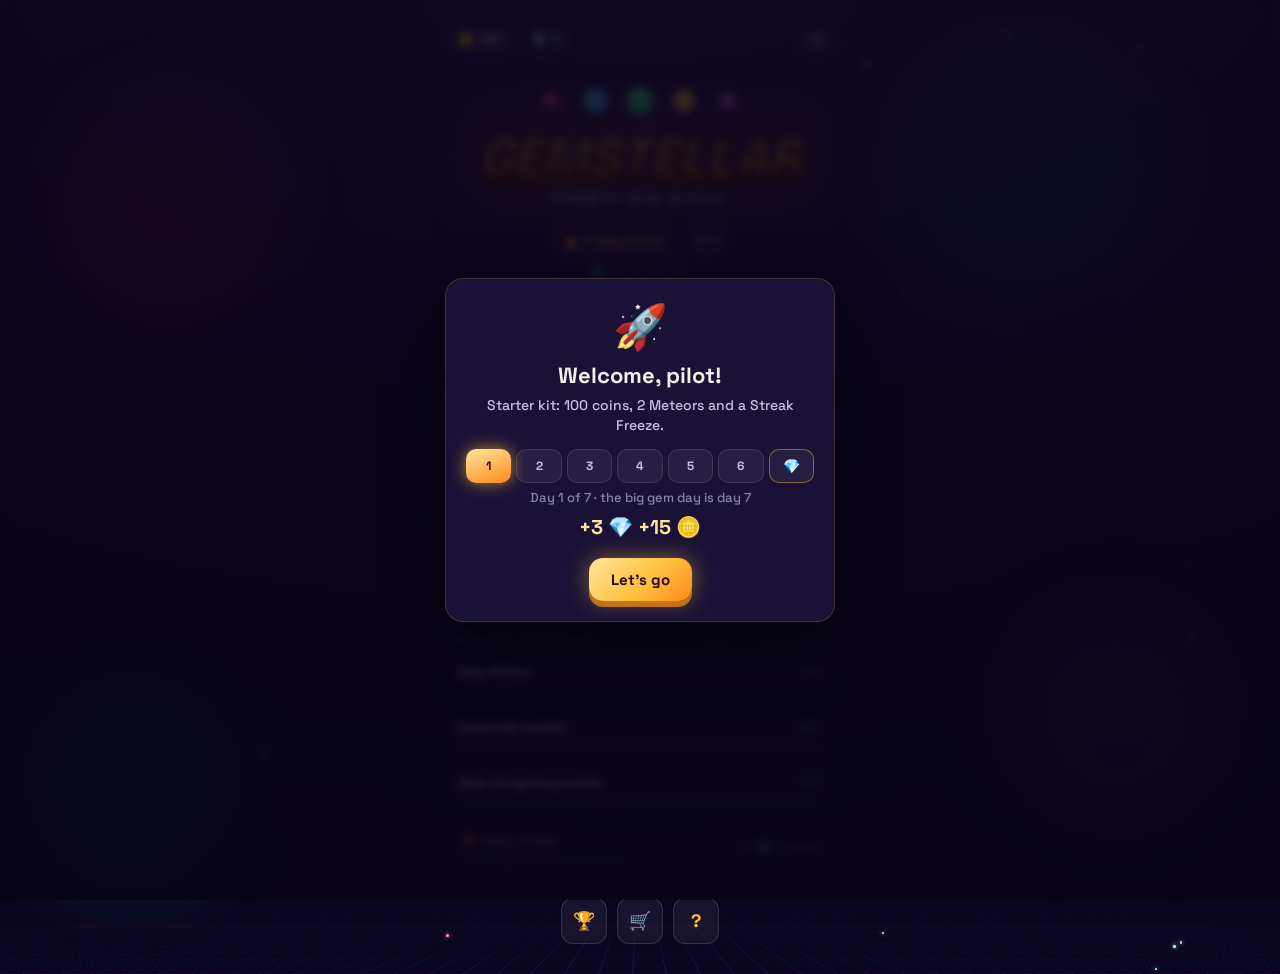
==== play-e9e17b4be4/index.html @ fa929fa5 "Restore test build (level 100, intensity, UFO)" ====
<!doctype html>
<html lang="en">
  <head><meta name="robots" content="noindex,nofollow">
    <meta charset="utf-8" />
    <meta name="viewport" content="width=device-width, initial-scale=1, maximum-scale=1, user-scalable=no, viewport-fit=cover" />
    <meta name="theme-color" content="#150A33" />
    <meta name="color-scheme" content="dark" />
    <title>Gemstellar</title>
    <style>html,body{overscroll-behavior:none;background:#150a33;margin:0;padding:0}body{-webkit-user-select:none;user-select:none;-webkit-touch-callout:none;touch-action:manipulation}#root{min-height:100vh;min-height:100dvh}</style>
    <script type="module" crossorigin src="./assets/index-8k_y5cyk.js"></script>
    <link rel="stylesheet" crossorigin href="./assets/index-CJn8HR__.css">
  </head>
  <body>
    <div id="root"></div>
  </body>
</html>
---- play-e9e17b4be4/assets/index-CJn8HR__.css ----
@font-face{font-family:Space Grotesk;font-style:normal;font-display:swap;font-weight:500;src:url(./space-grotesk-vietnamese-500-normal-BmEvtly_.woff2)format("woff2"),url(./space-grotesk-vietnamese-500-normal-BTqKIpxg.woff)format("woff");unicode-range:U+102-103,U+110-111,U+128-129,U+168-169,U+1A0-1A1,U+1AF-1B0,U+300-301,U+303-304,U+308-309,U+323,U+329,U+1EA0-1EF9,U+20AB}@font-face{font-family:Space Grotesk;font-style:normal;font-display:swap;font-weight:500;src:url(./space-grotesk-latin-ext-500-normal-DUe3BAxM.woff2)format("woff2"),url(./space-grotesk-latin-ext-500-normal-3dgZTiw9.woff)format("woff");unicode-range:U+100-2BA,U+2BD-2C5,U+2C7-2CC,U+2CE-2D7,U+2DD-2FF,U+304,U+308,U+329,U+1D00-1DBF,U+1E00-1E9F,U+1EF2-1EFF,U+2020,U+20A0-20AB,U+20AD-20C0,U+2113,U+2C60-2C7F,U+A720-A7FF}@font-face{font-family:Space Grotesk;font-style:normal;font-display:swap;font-weight:500;src:url(./space-grotesk-latin-500-normal-lFbtlQH6.woff2)format("woff2"),url(./space-grotesk-latin-500-normal-CNSSEhBt.woff)format("woff");unicode-range:U+??,U+131,U+152-153,U+2BB-2BC,U+2C6,U+2DA,U+2DC,U+304,U+308,U+329,U+2000-206F,U+20AC,U+2122,U+2191,U+2193,U+2212,U+2215,U+FEFF,U+FFFD}@font-face{font-family:Space Grotesk;font-style:normal;font-display:swap;font-weight:700;src:url(./space-grotesk-vietnamese-700-normal-DMty7AZE.woff2)format("woff2"),url(./space-grotesk-vietnamese-700-normal-Duxec5Rn.woff)format("woff");unicode-range:U+102-103,U+110-111,U+128-129,U+168-169,U+1A0-1A1,U+1AF-1B0,U+300-301,U+303-304,U+308-309,U+323,U+329,U+1EA0-1EF9,U+20AB}@font-face{font-family:Space Grotesk;font-style:normal;font-display:swap;font-weight:700;src:url(./space-grotesk-latin-ext-700-normal-BQnZhY3m.woff2)format("woff2"),url(./space-grotesk-latin-ext-700-normal-HVCqSBdx.woff)format("woff");unicode-range:U+100-2BA,U+2BD-2C5,U+2C7-2CC,U+2CE-2D7,U+2DD-2FF,U+304,U+308,U+329,U+1D00-1DBF,U+1E00-1E9F,U+1EF2-1EFF,U+2020,U+20A0-20AB,U+20AD-20C0,U+2113,U+2C60-2C7F,U+A720-A7FF}@font-face{font-family:Space Grotesk;font-style:normal;font-display:swap;font-weight:700;src:url(./space-grotesk-latin-700-normal-RjhwGPKo.woff2)format("woff2"),url(./space-grotesk-latin-700-normal-CwsQ-cCU.woff)format("woff");unicode-range:U+??,U+131,U+152-153,U+2BB-2BC,U+2C6,U+2DA,U+2DC,U+304,U+308,U+329,U+2000-206F,U+20AC,U+2122,U+2191,U+2193,U+2212,U+2215,U+FEFF,U+FFFD}@font-face{font-family:JetBrains Mono;font-style:normal;font-display:swap;font-weight:500;src:url([data-uri])format("woff2"),url([data-uri])format("woff");unicode-range:U+460-52F,U+1C80-1C8A,U+20B4,U+2DE0-2DFF,U+A640-A69F,U+FE2E-FE2F}@font-face{font-family:JetBrains Mono;font-style:normal;font-display:swap;font-weight:500;src:url(./jetbrains-mono-cyrillic-500-normal-DmUKJPL_.woff2)format("woff2"),url(./jetbrains-mono-cyrillic-500-normal-DJqRU3vO.woff)format("woff");unicode-range:U+301,U+400-45F,U+490-491,U+4B0-4B1,U+2116}@font-face{font-family:JetBrains Mono;font-style:normal;font-display:swap;font-weight:500;src:url(./jetbrains-mono-greek-500-normal-JpySY46c.woff2)format("woff2"),url(./jetbrains-mono-greek-500-normal-D7SFKleX.woff)format("woff");unicode-range:U+370-377,U+37A-37F,U+384-38A,U+38C,U+38E-3A1,U+3A3-3FF}@font-face{font-family:JetBrains Mono;font-style:normal;font-display:swap;font-weight:500;src:url([data-uri])format("woff2"),url(./jetbrains-mono-vietnamese-500-normal-DNRqzVM1.woff)format("woff");unicode-range:U+102-103,U+110-111,U+128-129,U+168-169,U+1A0-1A1,U+1AF-1B0,U+300-301,U+303-304,U+308-309,U+323,U+329,U+1EA0-1EF9,U+20AB}@font-face{font-family:JetBrains Mono;font-style:normal;font-display:swap;font-weight:500;src:url(./jetbrains-mono-latin-ext-500-normal-Cut-4mMH.woff2)format("woff2"),url(./jetbrains-mono-latin-ext-500-normal-ckzbgY84.woff)format("woff");unicode-range:U+100-2BA,U+2BD-2C5,U+2C7-2CC,U+2CE-2D7,U+2DD-2FF,U+304,U+308,U+329,U+1D00-1DBF,U+1E00-1E9F,U+1EF2-1EFF,U+2020,U+20A0-20AB,U+20AD-20C0,U+2113,U+2C60-2C7F,U+A720-A7FF}@font-face{font-family:JetBrains Mono;font-style:normal;font-display:swap;font-weight:500;src:url(./jetbrains-mono-latin-500-normal-BWZEU5yA.woff2)format("woff2"),url(./jetbrains-mono-latin-500-normal-CJOVTJB7.woff)format("woff");unicode-range:U+??,U+131,U+152-153,U+2BB-2BC,U+2C6,U+2DA,U+2DC,U+304,U+308,U+329,U+2000-206F,U+20AC,U+2122,U+2191,U+2193,U+2212,U+2215,U+FEFF,U+FFFD}@font-face{font-family:JetBrains Mono;font-style:normal;font-display:swap;font-weight:700;src:url([data-uri])format("woff2"),url([data-uri])format("woff");unicode-range:U+460-52F,U+1C80-1C8A,U+20B4,U+2DE0-2DFF,U+A640-A69F,U+FE2E-FE2F}@font-face{font-family:JetBrains Mono;font-style:normal;font-display:swap;font-weight:700;src:url(./jetbrains-mono-cyrillic-700-normal-BWTpRfYl.woff2)format("woff2"),url(./jetbrains-mono-cyrillic-700-normal-CEoEElIJ.woff)format("woff");unicode-range:U+301,U+400-45F,U+490-491,U+4B0-4B1,U+2116}@font-face{font-family:JetBrains Mono;font-style:normal;font-display:swap;font-weight:700;src:url(./jetbrains-mono-greek-700-normal-C6CZE3T8.woff2)format("woff2"),url(./jetbrains-mono-greek-700-normal-DEigVDxa.woff)format("woff");unicode-range:U+370-377,U+37A-37F,U+384-38A,U+38C,U+38E-3A1,U+3A3-3FF}@font-face{font-family:JetBrains Mono;font-style:normal;font-display:swap;font-weight:700;src:url([data-uri])format("woff2"),url(./jetbrains-mono-vietnamese-700-normal-BDLVIk2r.woff)format("woff");unicode-range:U+102-103,U+110-111,U+128-129,U+168-169,U+1A0-1A1,U+1AF-1B0,U+300-301,U+303-304,U+308-309,U+323,U+329,U+1EA0-1EF9,U+20AB}@font-face{font-family:JetBrains Mono;font-style:normal;font-display:swap;font-weight:700;src:url(./jetbrains-mono-latin-ext-700-normal-CZipNAKV.woff2)format("woff2"),url(./jetbrains-mono-latin-ext-700-normal-CxPITLHs.woff)format("woff");unicode-range:U+100-2BA,U+2BD-2C5,U+2C7-2CC,U+2CE-2D7,U+2DD-2FF,U+304,U+308,U+329,U+1D00-1DBF,U+1E00-1E9F,U+1EF2-1EFF,U+2020,U+20A0-20AB,U+20AD-20C0,U+2113,U+2C60-2C7F,U+A720-A7FF}@font-face{font-family:JetBrains Mono;font-style:normal;font-display:swap;font-weight:700;src:url(./jetbrains-mono-latin-700-normal-BYuf6tUa.woff2)format("woff2"),url(./jetbrains-mono-latin-700-normal-D3wTyLJW.woff)format("woff");unicode-range:U+??,U+131,U+152-153,U+2BB-2BC,U+2C6,U+2DA,U+2DC,U+304,U+308,U+329,U+2000-206F,U+20AC,U+2122,U+2191,U+2193,U+2212,U+2215,U+FEFF,U+FFFD}
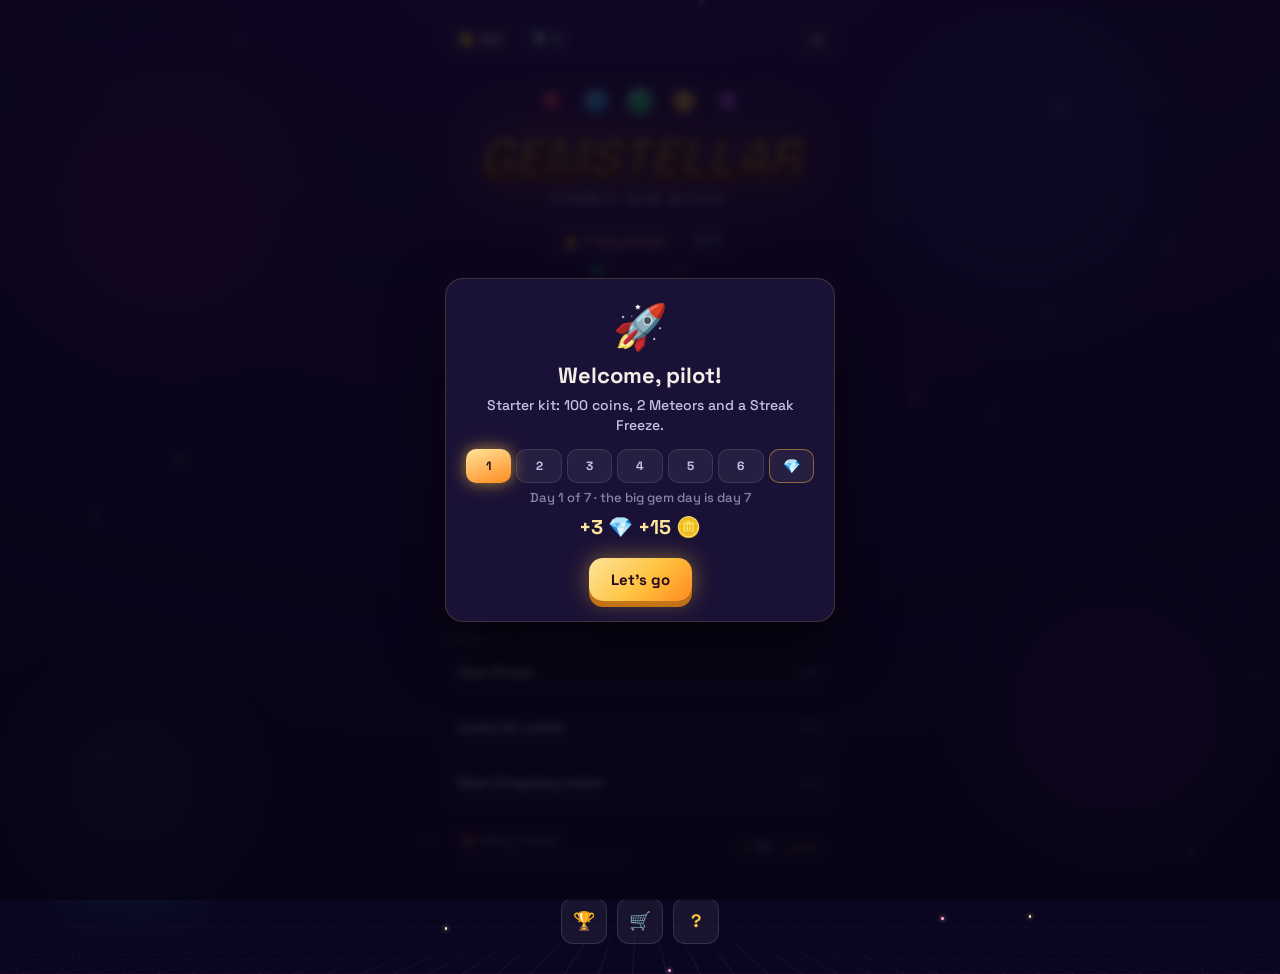
==== commit 58384701: "Update test build (ramp tweak)" ====
--- a/play-e9e17b4be4/index.html
+++ b/play-e9e17b4be4/index.html
@@ -7,7 +7,7 @@
     <meta name="color-scheme" content="dark" />
     <title>Gemstellar</title>
     <style>html,body{overscroll-behavior:none;background:#150a33;margin:0;padding:0}body{-webkit-user-select:none;user-select:none;-webkit-touch-callout:none;touch-action:manipulation}#root{min-height:100vh;min-height:100dvh}</style>
-    <script type="module" crossorigin src="./assets/index-8k_y5cyk.js"></script>
+    <script type="module" crossorigin src="./assets/index-DBJWSOFC.js"></script>
     <link rel="stylesheet" crossorigin href="./assets/index-CJn8HR__.css">
   </head>
   <body>
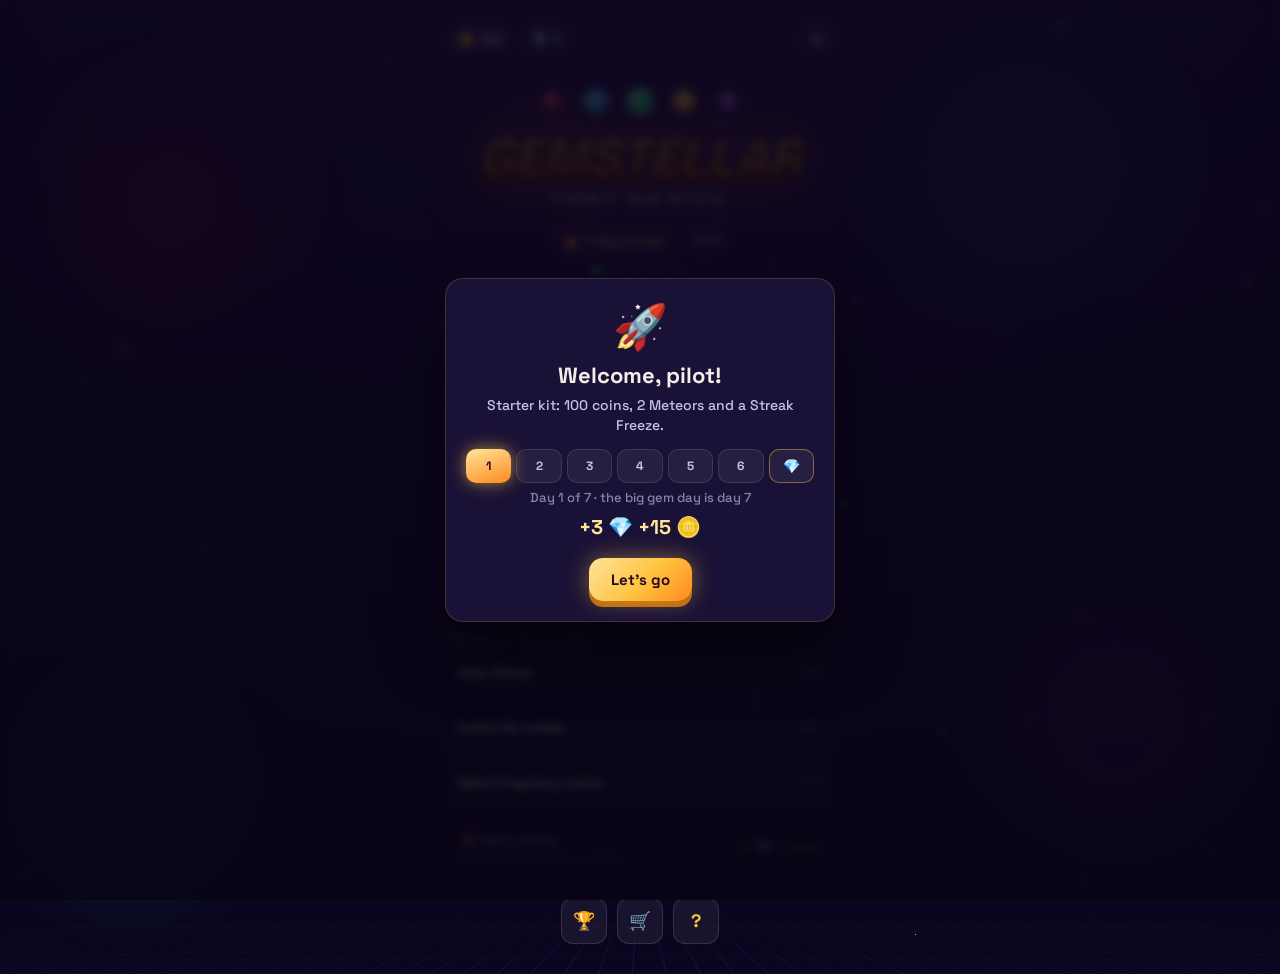
==== commit de52f399: "Update test build" ====
--- a/play-e9e17b4be4/index.html
+++ b/play-e9e17b4be4/index.html
@@ -1,13 +1,14 @@
 <!doctype html>
 <html lang="en">
-  <head><meta name="robots" content="noindex,nofollow">
+  <head>
+    <meta name="robots" content="noindex, nofollow">
     <meta charset="utf-8" />
     <meta name="viewport" content="width=device-width, initial-scale=1, maximum-scale=1, user-scalable=no, viewport-fit=cover" />
     <meta name="theme-color" content="#150A33" />
     <meta name="color-scheme" content="dark" />
     <title>Gemstellar</title>
     <style>html,body{overscroll-behavior:none;background:#150a33;margin:0;padding:0}body{-webkit-user-select:none;user-select:none;-webkit-touch-callout:none;touch-action:manipulation}#root{min-height:100vh;min-height:100dvh}</style>
-    <script type="module" crossorigin src="./assets/index-DBJWSOFC.js"></script>
+    <script type="module" crossorigin src="./assets/index-EJ8KFKqC.js"></script>
     <link rel="stylesheet" crossorigin href="./assets/index-CJn8HR__.css">
   </head>
   <body>
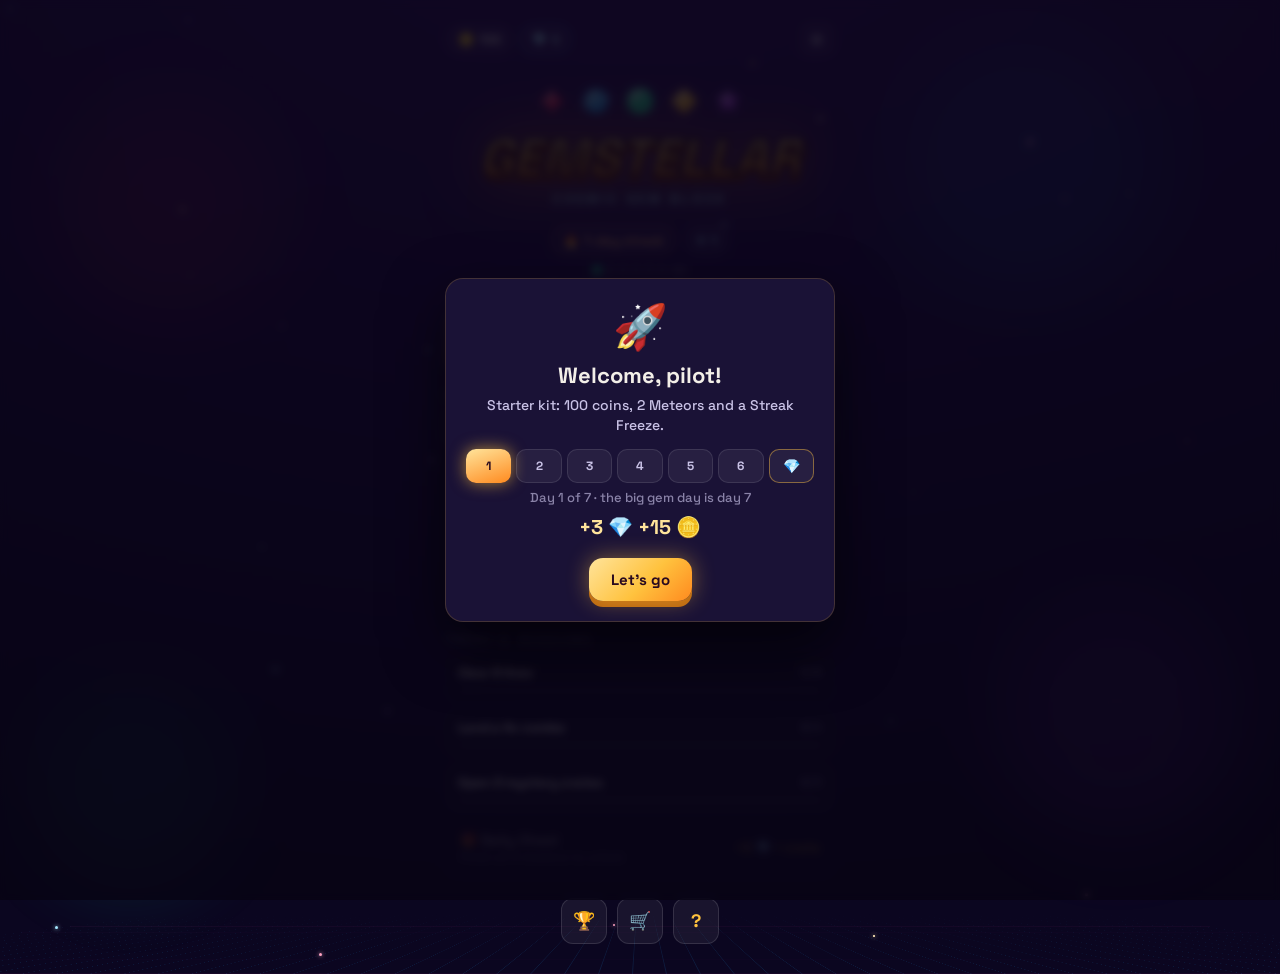
==== commit f785e335: "Update test build" ====
--- a/play-e9e17b4be4/index.html
+++ b/play-e9e17b4be4/index.html
@@ -8,7 +8,7 @@
     <meta name="color-scheme" content="dark" />
     <title>Gemstellar</title>
     <style>html,body{overscroll-behavior:none;background:#150a33;margin:0;padding:0}body{-webkit-user-select:none;user-select:none;-webkit-touch-callout:none;touch-action:manipulation}#root{min-height:100vh;min-height:100dvh}</style>
-    <script type="module" crossorigin src="./assets/index-EJ8KFKqC.js"></script>
+    <script type="module" crossorigin src="./assets/index-CQfeUrj6.js"></script>
     <link rel="stylesheet" crossorigin href="./assets/index-CJn8HR__.css">
   </head>
   <body>
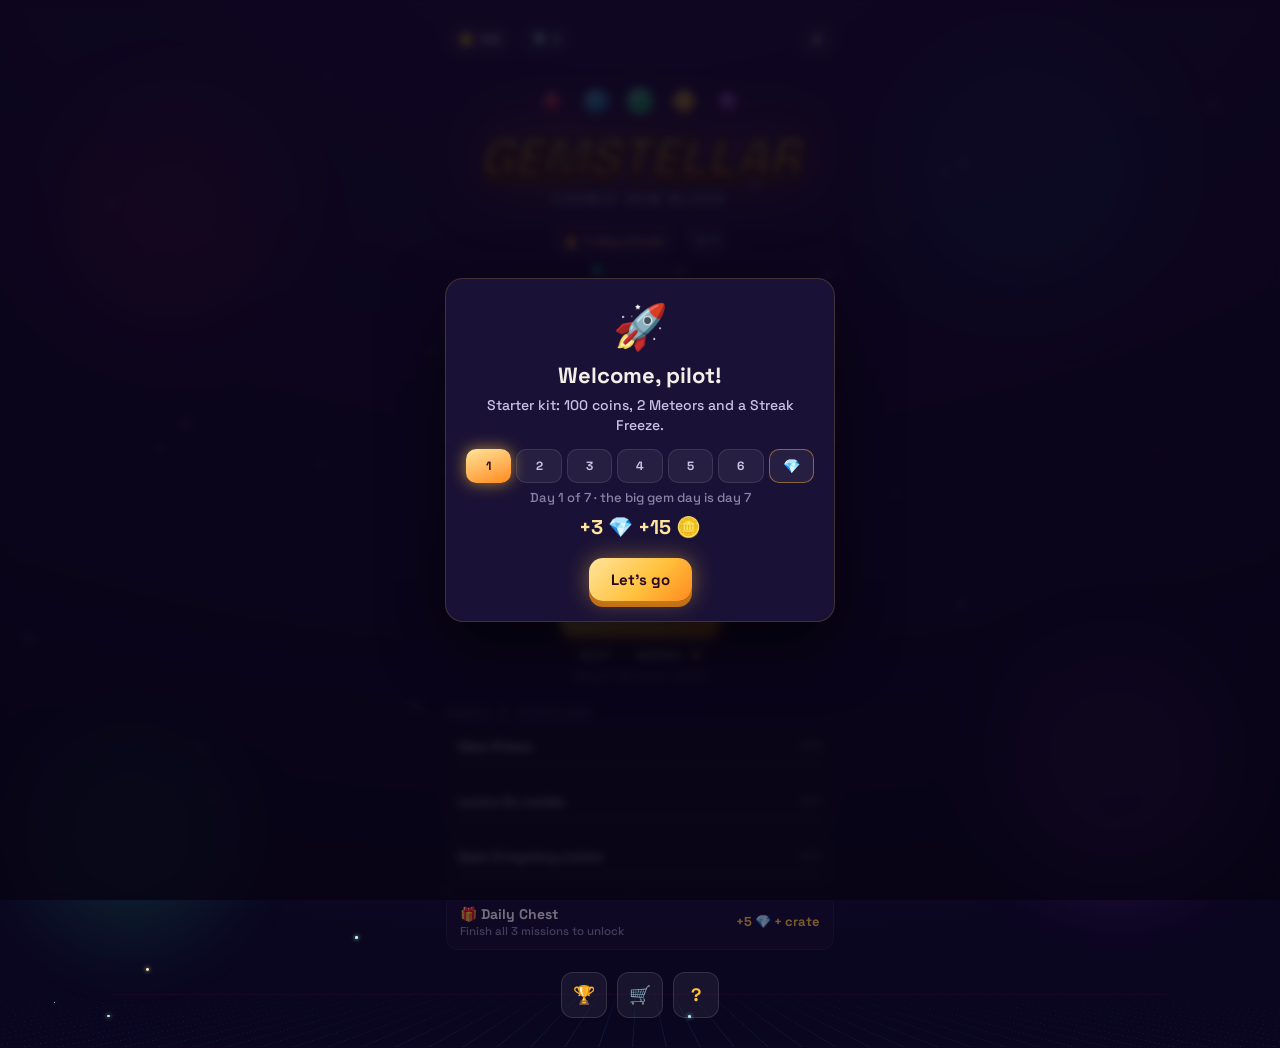
==== commit 87c83452: "Update test build" ====
--- a/play-e9e17b4be4/index.html
+++ b/play-e9e17b4be4/index.html
@@ -8,7 +8,7 @@
     <meta name="color-scheme" content="dark" />
     <title>Gemstellar</title>
     <style>html,body{overscroll-behavior:none;background:#150a33;margin:0;padding:0}body{-webkit-user-select:none;user-select:none;-webkit-touch-callout:none;touch-action:manipulation}#root{min-height:100vh;min-height:100dvh}</style>
-    <script type="module" crossorigin src="./assets/index-CQfeUrj6.js"></script>
+    <script type="module" crossorigin src="./assets/index-C_xHizav.js"></script>
     <link rel="stylesheet" crossorigin href="./assets/index-CJn8HR__.css">
   </head>
   <body>
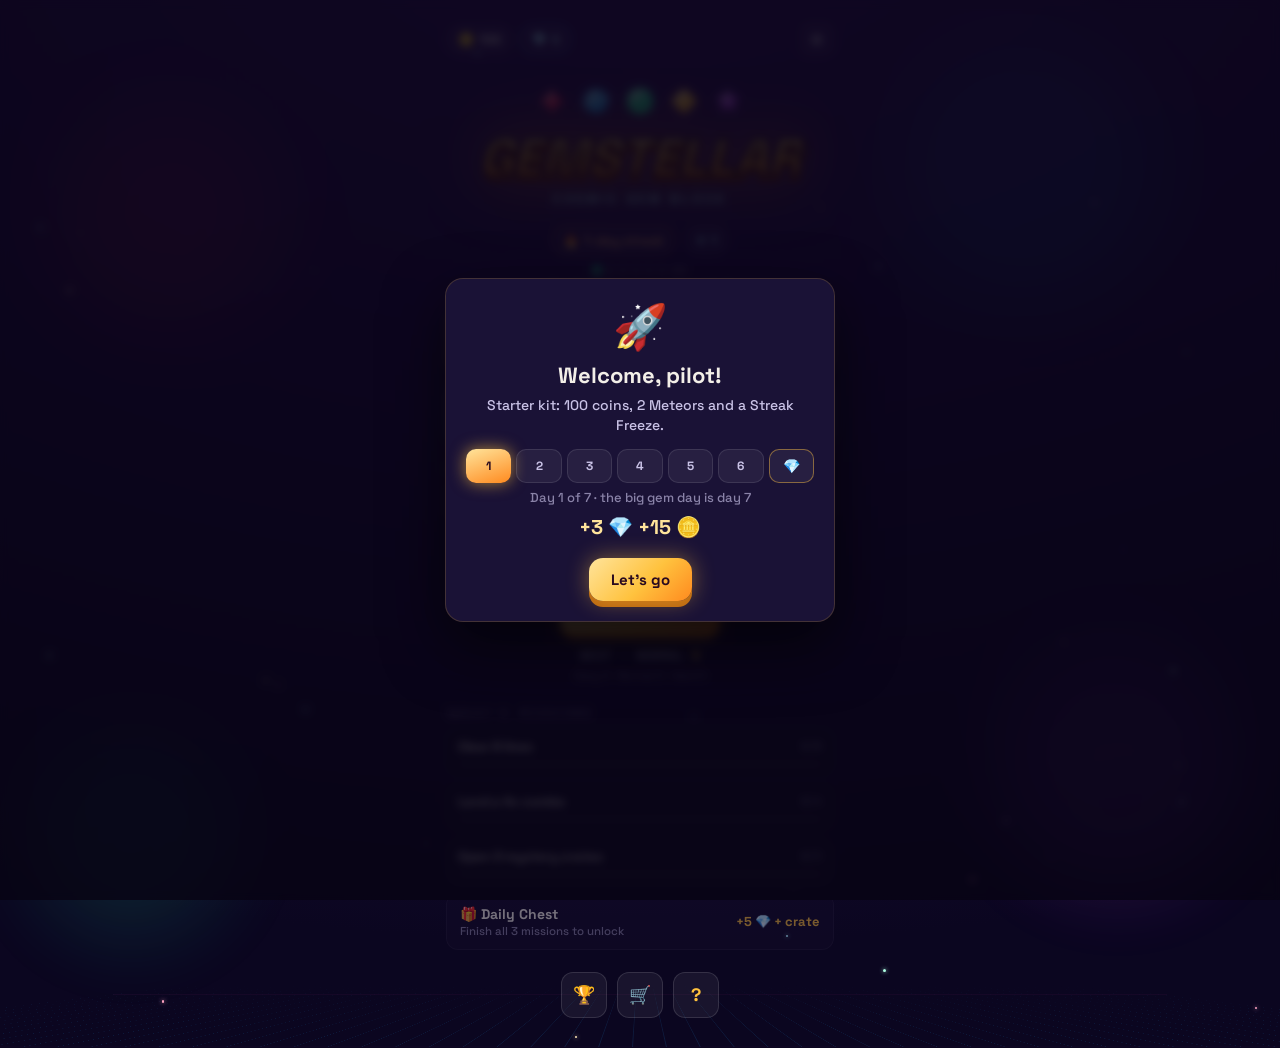
==== commit f16900e1: "Update test build" ====
--- a/play-e9e17b4be4/index.html
+++ b/play-e9e17b4be4/index.html
@@ -8,7 +8,7 @@
     <meta name="color-scheme" content="dark" />
     <title>Gemstellar</title>
     <style>html,body{overscroll-behavior:none;background:#150a33;margin:0;padding:0}body{-webkit-user-select:none;user-select:none;-webkit-touch-callout:none;touch-action:manipulation}#root{min-height:100vh;min-height:100dvh}</style>
-    <script type="module" crossorigin src="./assets/index-C_xHizav.js"></script>
+    <script type="module" crossorigin src="./assets/index-C9NlCd1N.js"></script>
     <link rel="stylesheet" crossorigin href="./assets/index-CJn8HR__.css">
   </head>
   <body>
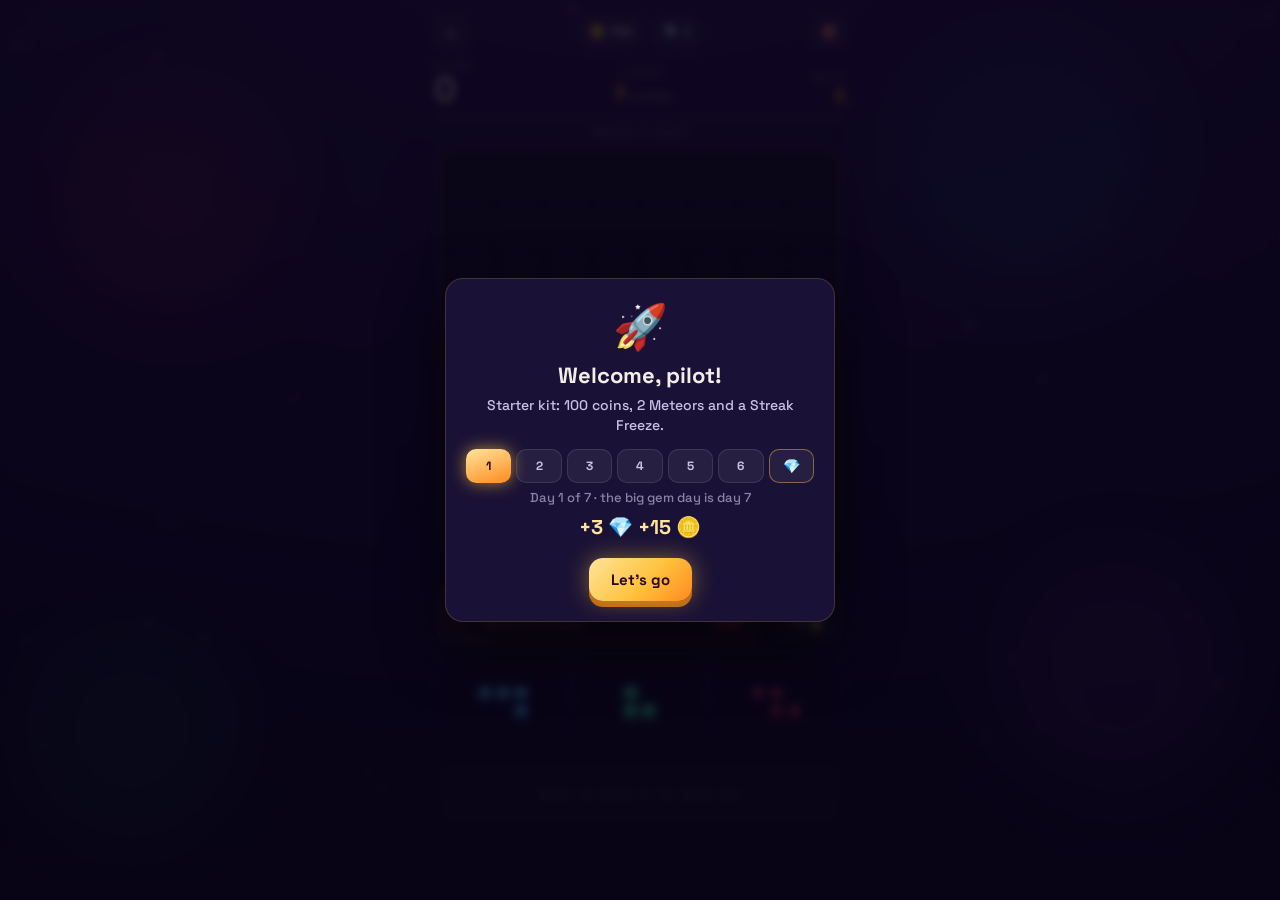
==== commit 2c89a737: "Update test build (retro audio)" ====
--- a/play-e9e17b4be4/index.html
+++ b/play-e9e17b4be4/index.html
@@ -1,14 +1,13 @@
 <!doctype html>
 <html lang="en">
   <head>
-    <meta name="robots" content="noindex, nofollow">
     <meta charset="utf-8" />
     <meta name="viewport" content="width=device-width, initial-scale=1, maximum-scale=1, user-scalable=no, viewport-fit=cover" />
     <meta name="theme-color" content="#150A33" />
     <meta name="color-scheme" content="dark" />
     <title>Gemstellar</title>
     <style>html,body{overscroll-behavior:none;background:#150a33;margin:0;padding:0}body{-webkit-user-select:none;user-select:none;-webkit-touch-callout:none;touch-action:manipulation}#root{min-height:100vh;min-height:100dvh}</style>
-    <script type="module" crossorigin src="./assets/index-C9NlCd1N.js"></script>
+    <script type="module" crossorigin src="./assets/index-BCzGKZTT.js"></script>
     <link rel="stylesheet" crossorigin href="./assets/index-CJn8HR__.css">
   </head>
   <body>
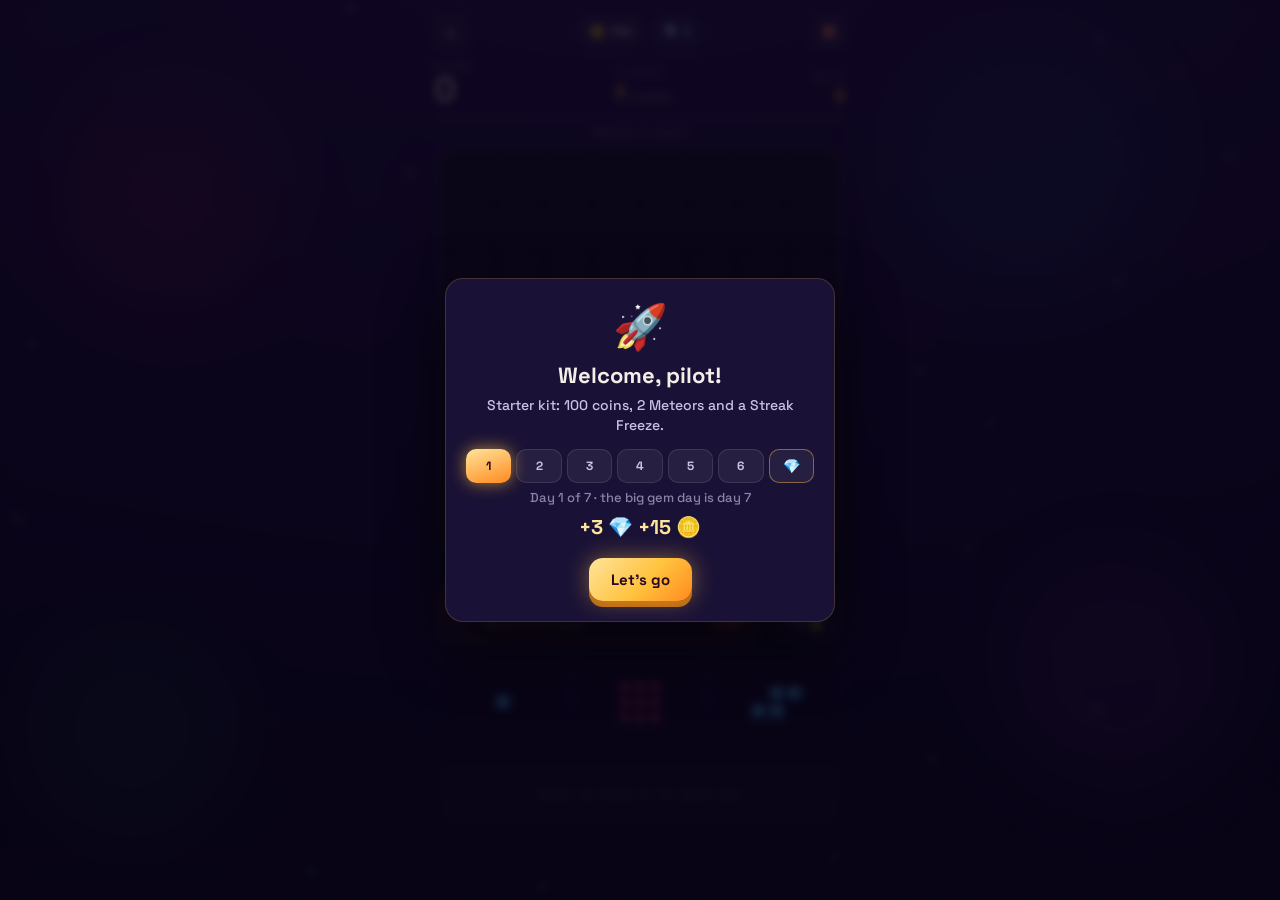
==== commit 935ad841: "Update test build: music + continue" ====
--- a/play-e9e17b4be4/index.html
+++ b/play-e9e17b4be4/index.html
@@ -7,7 +7,7 @@
     <meta name="color-scheme" content="dark" />
     <title>Gemstellar</title>
     <style>html,body{overscroll-behavior:none;background:#150a33;margin:0;padding:0}body{-webkit-user-select:none;user-select:none;-webkit-touch-callout:none;touch-action:manipulation}#root{min-height:100vh;min-height:100dvh}</style>
-    <script type="module" crossorigin src="./assets/index-BCzGKZTT.js"></script>
+    <script type="module" crossorigin src="./assets/index-C3v4KTBB.js"></script>
     <link rel="stylesheet" crossorigin href="./assets/index-CJn8HR__.css">
   </head>
   <body>
